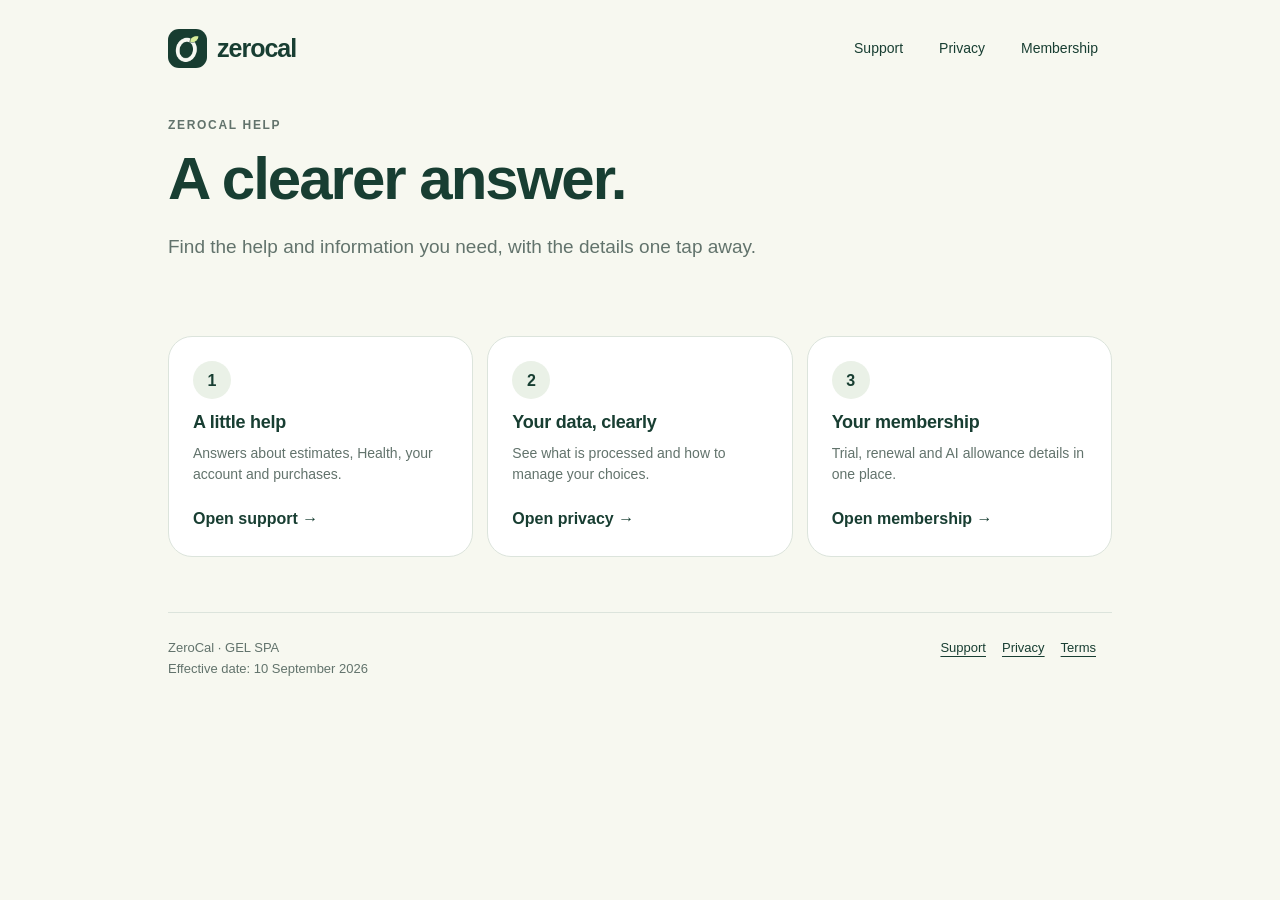
==== index.html @ 7c27b024 "Publish GEL SPA ZeroCal support and privacy information" ====
<!doctype html>
<html lang="en"><head><meta charset="utf-8"><meta name="viewport" content="width=device-width,initial-scale=1"><meta name="color-scheme" content="light"><meta name="robots" content="index,follow"><meta name="description" content="Find the help and information you need, with the details one tap away."><title>A clearer answer. · ZeroCal</title><link rel="icon" href="assets/zerocal-icon.png"><link rel="stylesheet" href="assets/site.css"></head>
<body><a class="skip" href="#main">Skip to content</a><div class="wrap"><header class="masthead"><a class="brand" href="index.html" aria-label="ZeroCal help home"><img src="assets/zerocal-icon.png" width="39" height="39" alt="">zerocal</a><nav class="navigation" aria-label="Help and legal"><a href="support.html">Support</a><a href="privacy.html">Privacy</a><a href="terms.html">Membership</a></nav></header><main id="main"><section class="hero"><p class="eyebrow">ZeroCal help</p><h1>A clearer answer.</h1><p class="lede">Find the help and information you need, with the details one tap away.</p></section><div class="cards"><a class="card page-link" href="support.html"><span class="number">1</span><h2>A little help</h2><p>Answers about estimates, Health, your account and purchases.</p><span>Open support →</span></a><a class="card page-link" href="privacy.html"><span class="number">2</span><h2>Your data, clearly</h2><p>See what is processed and how to manage your choices.</p><span>Open privacy →</span></a><a class="card page-link" href="terms.html"><span class="number">3</span><h2>Your membership</h2><p>Trial, renewal and AI allowance details in one place.</p><span>Open membership →</span></a></div></main><footer class="foot"><div>ZeroCal · GEL SPA<br>Effective date: 10 September 2026</div><div><a href="support.html">Support</a><a href="privacy.html">Privacy</a><a href="terms.html">Terms</a></div></footer></div></body></html>
---- assets/site.css ----
:root{color-scheme:light;--ink:#183e32;--text:#304c42;--muted:#62736c;--canvas:#f7f8f0;--card:#fff;--line:#dce4dc;--soft:#eaf1e7;--lime:#d9f0a9;--amber:#fff4d6;--amber-ink:#644b0b}*{box-sizing:border-box}html{scroll-behavior:smooth}body{margin:0;background:var(--canvas);color:var(--text);font:16px/1.6 -apple-system,BlinkMacSystemFont,"Segoe UI",sans-serif}a{color:var(--ink);text-underline-offset:4px}a:hover{text-decoration-thickness:2px}a:focus-visible,summary:focus-visible{outline:3px solid #598244;outline-offset:5px;border-radius:4px}.skip{position:absolute;left:12px;top:-80px;padding:12px;background:white;z-index:3}.skip:focus{top:12px}.wrap{max-width:1000px;margin:auto;padding:0 28px}.masthead{display:flex;align-items:center;justify-content:space-between;gap:24px;padding:28px 0}.brand{display:inline-flex;align-items:center;gap:10px;text-decoration:none;font-weight:780;font-size:25px;letter-spacing:-1px}.brand img{width:39px;height:39px;border-radius:11px}.navigation{display:flex;flex-wrap:wrap;gap:8px}.navigation a{padding:8px 14px;border-radius:22px;font-size:14px;text-decoration:none}.navigation a[aria-current=page]{background:var(--soft);font-weight:650}.draft{background:var(--amber);color:var(--amber-ink);border:1px solid #ecd69b;border-radius:16px;padding:14px 18px;margin:10px 0 28px;font-size:14px}.draft strong{display:block}.eyebrow{text-transform:uppercase;letter-spacing:.14em;font-size:12px;font-weight:700;color:var(--muted);margin:0 0 12px}h1{font-size:clamp(38px,5.7vw,60px);line-height:1.08;letter-spacing:-2px;margin:0 0 20px;font-weight:720;color:var(--ink)}.lede{font-size:19px;max-width:660px;margin:0 0 28px;color:var(--muted)}.hero{padding:20px 0 26px}.meta{font-size:13px;color:var(--muted)}.cards{display:grid;grid-template-columns:repeat(3,1fr);gap:14px;margin:20px 0 32px}.card{border:1px solid var(--line);border-radius:24px;background:var(--card);padding:24px}.card h2,.card h3{font-size:18px;line-height:1.3;margin:12px 0 8px;letter-spacing:-.25px}.card p{font-size:14px;line-height:1.55;margin:0;color:var(--muted)}.number{display:grid;place-items:center;width:38px;height:38px;background:var(--soft);border-radius:50%;font-weight:700;color:var(--ink)}.content{max-width:790px}.section{margin:32px 0}.section>h2{font-size:24px;letter-spacing:-.6px;color:var(--ink);margin:0 0 12px}.note{padding:19px 22px;border-radius:20px;background:var(--soft);margin:20px 0}.note p{margin:0}.button{display:inline-flex;align-items:center;justify-content:center;background:var(--ink);color:white;min-height:46px;padding:10px 21px;border-radius:25px;text-decoration:none;font-weight:600;margin:8px 8px 8px 0}.button.secondary{background:var(--soft);color:var(--ink)}details{background:var(--card);border:1px solid var(--line);border-radius:20px;margin:12px 0;overflow:hidden}summary{cursor:pointer;list-style:none;font-weight:650;color:var(--ink);display:flex;align-items:center;justify-content:space-between;gap:16px;padding:20px 23px;font-size:17px}summary::-webkit-details-marker{display:none}summary:after{content:"+";font-size:24px;line-height:1;font-weight:400}details[open] summary:after{content:"−"}.answer{padding:0 23px 21px}.answer>:first-child{margin-top:0}.answer>:last-child{margin-bottom:0}.answer p,.answer li{font-size:15px}.answer h3{font-size:16px;margin-top:20px}.answer ul,.answer ol{padding-left:22px}.table-scroll{overflow-x:auto}table{border-collapse:collapse;width:100%;font-size:14px;margin:16px 0}th,td{text-align:left;vertical-align:top;border-bottom:1px solid var(--line);padding:12px 10px}th{color:var(--ink);background:#f4f7f1;font-size:13px}td:first-child,th:first-child{padding-left:0}mark.owner{background:var(--amber);color:var(--amber-ink);padding:2px 5px;overflow-wrap:anywhere;border-radius:4px}.contact{background:var(--ink);color:#f8fbf5;border:0;margin-top:32px}.contact h2{color:white;margin-top:0}.contact p{color:#d7e3dc}.contact a{color:var(--lime)}.contact .owner{display:inline-block}.foot{display:flex;justify-content:space-between;gap:25px;border-top:1px solid var(--line);padding:25px 0 35px;margin-top:55px;font-size:13px;color:var(--muted)}.foot a{margin-right:16px}.notice-link{display:block;margin-top:12px}.page-link{display:block;text-decoration:none;transition:transform .18s,box-shadow .18s}.page-link:hover{transform:translateY(-3px);box-shadow:0 8px 25px #183e3209}.page-link span:last-child{display:block;margin-top:20px;font-weight:650}.fine{font-size:13px;color:var(--muted)}@media(max-width:640px){.wrap{padding:0 20px}.masthead{align-items:flex-start;flex-direction:column;gap:12px;padding:21px 0 16px}.navigation{gap:0}.navigation a{padding:7px 11px}.cards{grid-template-columns:1fr;gap:10px}.cards .card{padding:19px 21px}.cards .number{float:left;margin-right:15px;margin-top:3px}.cards h2,.cards h3{margin:0 0 5px}.cards p{margin-left:53px}.hero{padding-top:12px}h1{letter-spacing:-1.3px}.lede{font-size:18px}.content{max-width:100%}summary{padding:18px;font-size:16px}.answer{padding:0 18px 19px}.foot{flex-direction:column;gap:10px}.draft{font-size:13px}.table-scroll{margin-right:-8px}.contact{padding:23px}.page-link span:last-child{margin-left:53px;margin-top:10px}}@media(prefers-reduced-motion:reduce){html{scroll-behavior:auto}*{transition:none!important}}@media print{.navigation,.draft,.skip,.button{display:none}body{background:white}details{break-inside:avoid}details .answer{display:block}summary:after{content:""}.wrap{max-width:none}h1{font-size:36px}.foot{margin-top:25px}.cards{grid-template-columns:repeat(3,1fr)}.card{box-shadow:none}}
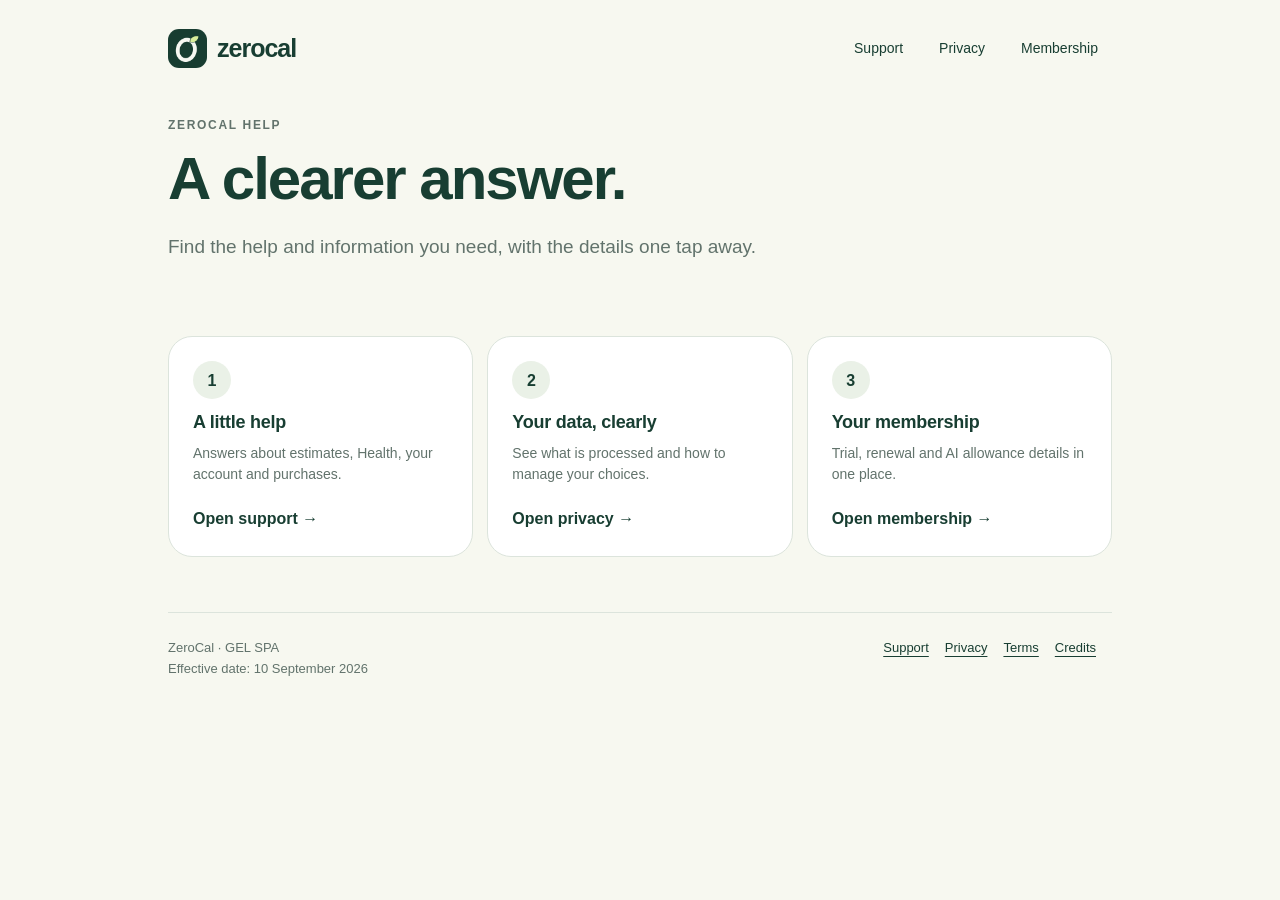
==== commit df50333e: "Publish third-party credits and license notices" ====
--- a/index.html
+++ b/index.html
@@ -1,3 +1,3 @@
 <!doctype html>
-<html lang="en"><head><meta charset="utf-8"><meta name="viewport" content="width=device-width,initial-scale=1"><meta name="color-scheme" content="light"><meta name="robots" content="index,follow"><meta name="description" content="Find the help and information you need, with the details one tap away."><title>A clearer answer. · ZeroCal</title><link rel="icon" href="assets/zerocal-icon.png"><link rel="stylesheet" href="assets/site.css"></head>
-<body><a class="skip" href="#main">Skip to content</a><div class="wrap"><header class="masthead"><a class="brand" href="index.html" aria-label="ZeroCal help home"><img src="assets/zerocal-icon.png" width="39" height="39" alt="">zerocal</a><nav class="navigation" aria-label="Help and legal"><a href="support.html">Support</a><a href="privacy.html">Privacy</a><a href="terms.html">Membership</a></nav></header><main id="main"><section class="hero"><p class="eyebrow">ZeroCal help</p><h1>A clearer answer.</h1><p class="lede">Find the help and information you need, with the details one tap away.</p></section><div class="cards"><a class="card page-link" href="support.html"><span class="number">1</span><h2>A little help</h2><p>Answers about estimates, Health, your account and purchases.</p><span>Open support →</span></a><a class="card page-link" href="privacy.html"><span class="number">2</span><h2>Your data, clearly</h2><p>See what is processed and how to manage your choices.</p><span>Open privacy →</span></a><a class="card page-link" href="terms.html"><span class="number">3</span><h2>Your membership</h2><p>Trial, renewal and AI allowance details in one place.</p><span>Open membership →</span></a></div></main><footer class="foot"><div>ZeroCal · GEL SPA<br>Effective date: 10 September 2026</div><div><a href="support.html">Support</a><a href="privacy.html">Privacy</a><a href="terms.html">Terms</a></div></footer></div></body></html>+<html lang="en"><head><meta charset="utf-8"><meta name="viewport" content="width=device-width,initial-scale=1"><meta name="color-scheme" content="light"><meta name="robots" content="index,follow"><meta name="zerocal-policy-version" content="2026-09-10-v1"><meta name="description" content="Find the help and information you need, with the details one tap away."><title>A clearer answer. · ZeroCal</title><link rel="icon" href="assets/zerocal-icon.png"><link rel="stylesheet" href="assets/site.css"><link rel="canonical" href="https://gelspa.github.io/zerocal-support/index.html"></head>
+<body><a class="skip" href="#main">Skip to content</a><div class="wrap"><header class="masthead"><a class="brand" href="index.html" aria-label="ZeroCal help home"><img src="assets/zerocal-icon.png" width="39" height="39" alt="">zerocal</a><nav class="navigation" aria-label="Help and legal"><a href="support.html">Support</a><a href="privacy.html">Privacy</a><a href="terms.html">Membership</a></nav></header><main id="main"><section class="hero"><p class="eyebrow">ZeroCal help</p><h1>A clearer answer.</h1><p class="lede">Find the help and information you need, with the details one tap away.</p></section><div class="cards"><a class="card page-link" href="support.html"><span class="number">1</span><h2>A little help</h2><p>Answers about estimates, Health, your account and purchases.</p><span>Open support →</span></a><a class="card page-link" href="privacy.html"><span class="number">2</span><h2>Your data, clearly</h2><p>See what is processed and how to manage your choices.</p><span>Open privacy →</span></a><a class="card page-link" href="terms.html"><span class="number">3</span><h2>Your membership</h2><p>Trial, renewal and AI allowance details in one place.</p><span>Open membership →</span></a></div></main><footer class="foot"><div>ZeroCal · GEL SPA<br>Effective date: 10 September 2026</div><div><a href="support.html">Support</a><a href="privacy.html">Privacy</a><a href="terms.html">Terms</a><a href="third-party.html">Credits</a></div></footer></div></body></html>
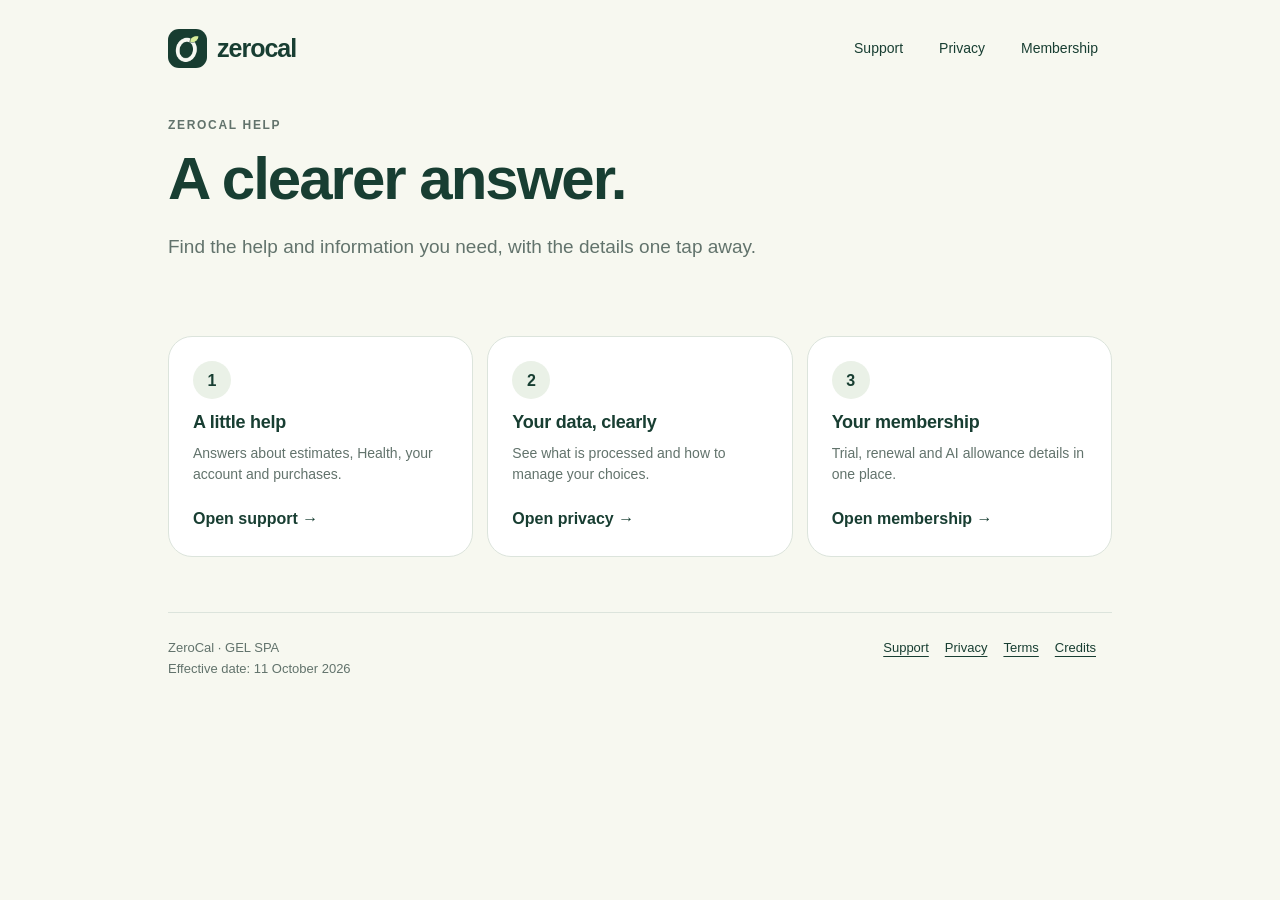
==== commit 5f9b4599: "Describe optional saving of meals to Apple Health ZeroCal 2.0.0 (53) can save diary meals to Apple H" ====
--- a/index.html
+++ b/index.html
@@ -1,3 +1,3 @@
 <!doctype html>
 <html lang="en"><head><meta charset="utf-8"><meta name="viewport" content="width=device-width,initial-scale=1"><meta name="color-scheme" content="light"><meta name="robots" content="index,follow"><meta name="zerocal-policy-version" content="2026-09-10-v1"><meta name="description" content="Find the help and information you need, with the details one tap away."><title>A clearer answer. · ZeroCal</title><link rel="icon" href="assets/zerocal-icon.png"><link rel="stylesheet" href="assets/site.css"><link rel="canonical" href="https://gelspa.github.io/zerocal-support/index.html"></head>
-<body><a class="skip" href="#main">Skip to content</a><div class="wrap"><header class="masthead"><a class="brand" href="index.html" aria-label="ZeroCal help home"><img src="assets/zerocal-icon.png" width="39" height="39" alt="">zerocal</a><nav class="navigation" aria-label="Help and legal"><a href="support.html">Support</a><a href="privacy.html">Privacy</a><a href="terms.html">Membership</a></nav></header><main id="main"><section class="hero"><p class="eyebrow">ZeroCal help</p><h1>A clearer answer.</h1><p class="lede">Find the help and information you need, with the details one tap away.</p></section><div class="cards"><a class="card page-link" href="support.html"><span class="number">1</span><h2>A little help</h2><p>Answers about estimates, Health, your account and purchases.</p><span>Open support →</span></a><a class="card page-link" href="privacy.html"><span class="number">2</span><h2>Your data, clearly</h2><p>See what is processed and how to manage your choices.</p><span>Open privacy →</span></a><a class="card page-link" href="terms.html"><span class="number">3</span><h2>Your membership</h2><p>Trial, renewal and AI allowance details in one place.</p><span>Open membership →</span></a></div></main><footer class="foot"><div>ZeroCal · GEL SPA<br>Effective date: 10 September 2026</div><div><a href="support.html">Support</a><a href="privacy.html">Privacy</a><a href="terms.html">Terms</a><a href="third-party.html">Credits</a></div></footer></div></body></html>+<body><a class="skip" href="#main">Skip to content</a><div class="wrap"><header class="masthead"><a class="brand" href="index.html" aria-label="ZeroCal help home"><img src="assets/zerocal-icon.png" width="39" height="39" alt="">zerocal</a><nav class="navigation" aria-label="Help and legal"><a href="support.html">Support</a><a href="privacy.html">Privacy</a><a href="terms.html">Membership</a></nav></header><main id="main"><section class="hero"><p class="eyebrow">ZeroCal help</p><h1>A clearer answer.</h1><p class="lede">Find the help and information you need, with the details one tap away.</p></section><div class="cards"><a class="card page-link" href="support.html"><span class="number">1</span><h2>A little help</h2><p>Answers about estimates, Health, your account and purchases.</p><span>Open support →</span></a><a class="card page-link" href="privacy.html"><span class="number">2</span><h2>Your data, clearly</h2><p>See what is processed and how to manage your choices.</p><span>Open privacy →</span></a><a class="card page-link" href="terms.html"><span class="number">3</span><h2>Your membership</h2><p>Trial, renewal and AI allowance details in one place.</p><span>Open membership →</span></a></div></main><footer class="foot"><div>ZeroCal · GEL SPA<br>Effective date: 11 October 2026</div><div><a href="support.html">Support</a><a href="privacy.html">Privacy</a><a href="terms.html">Terms</a><a href="third-party.html">Credits</a></div></footer></div></body></html>
